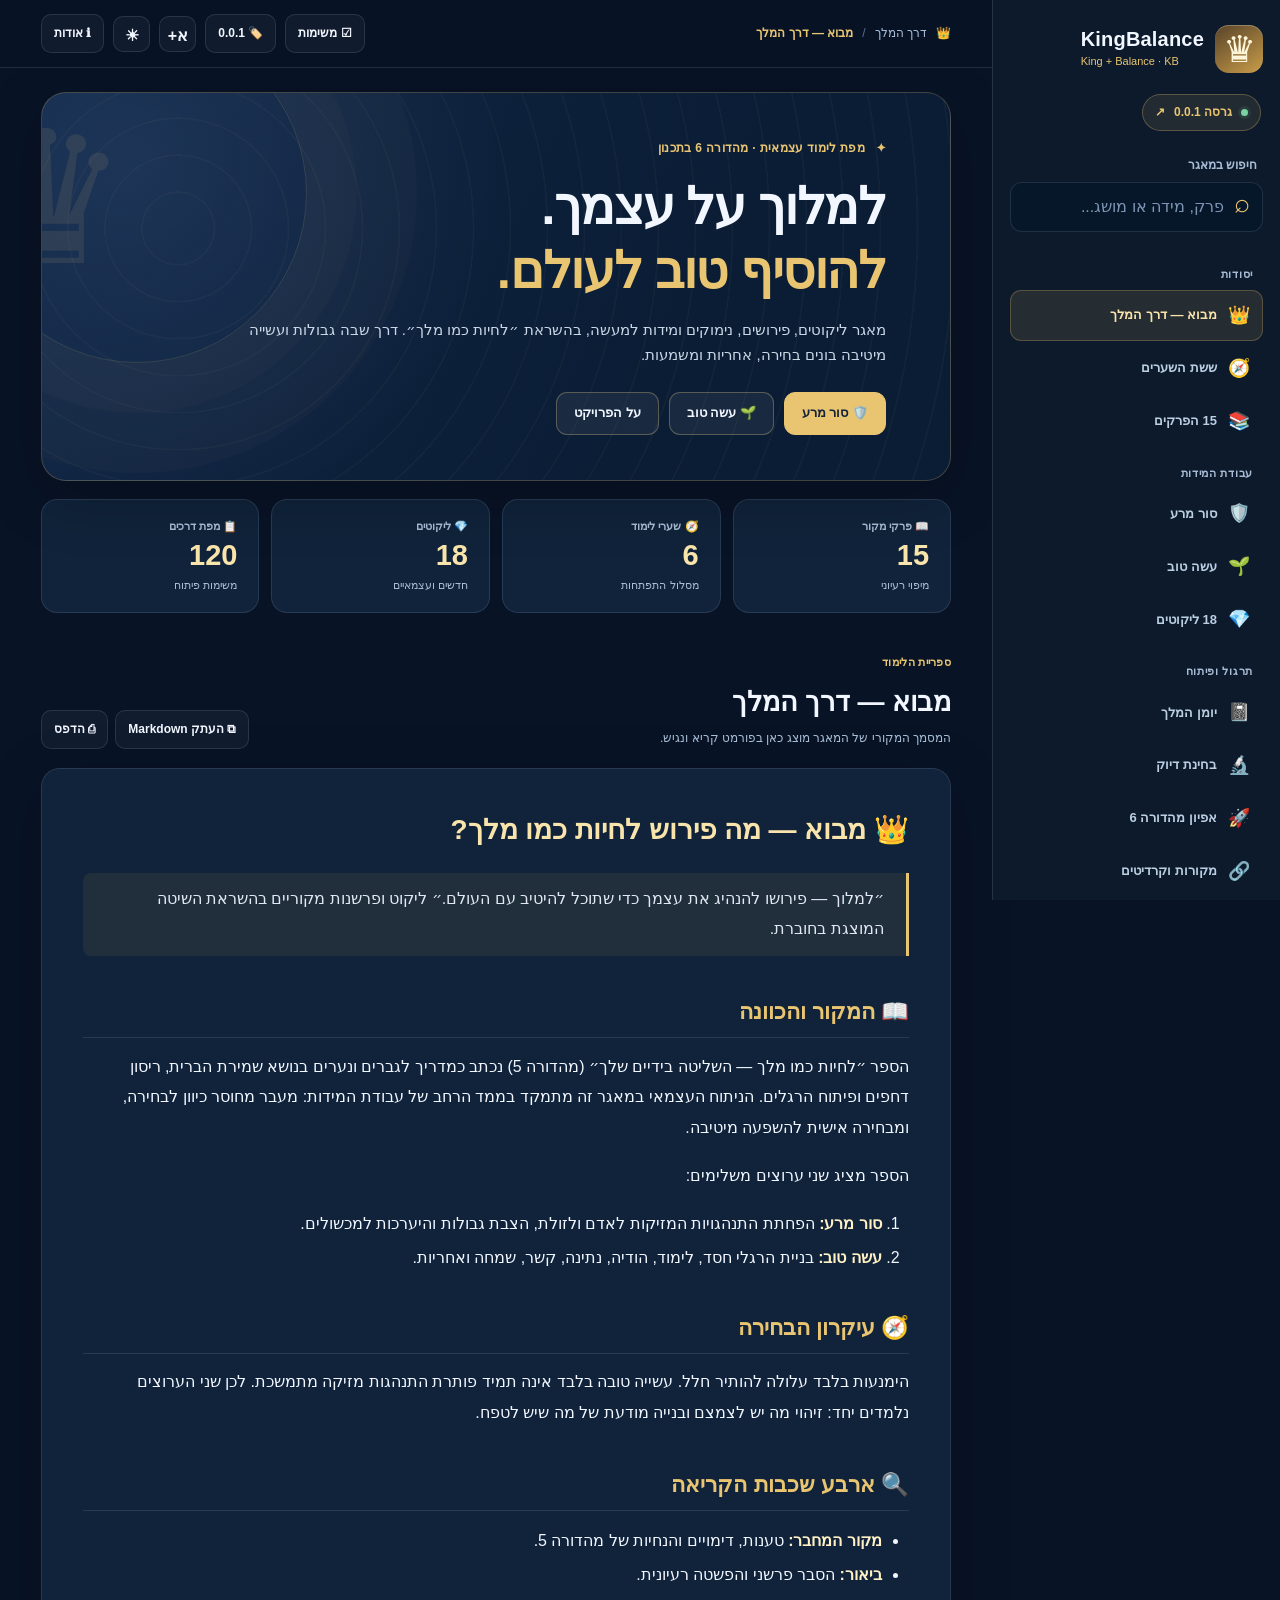
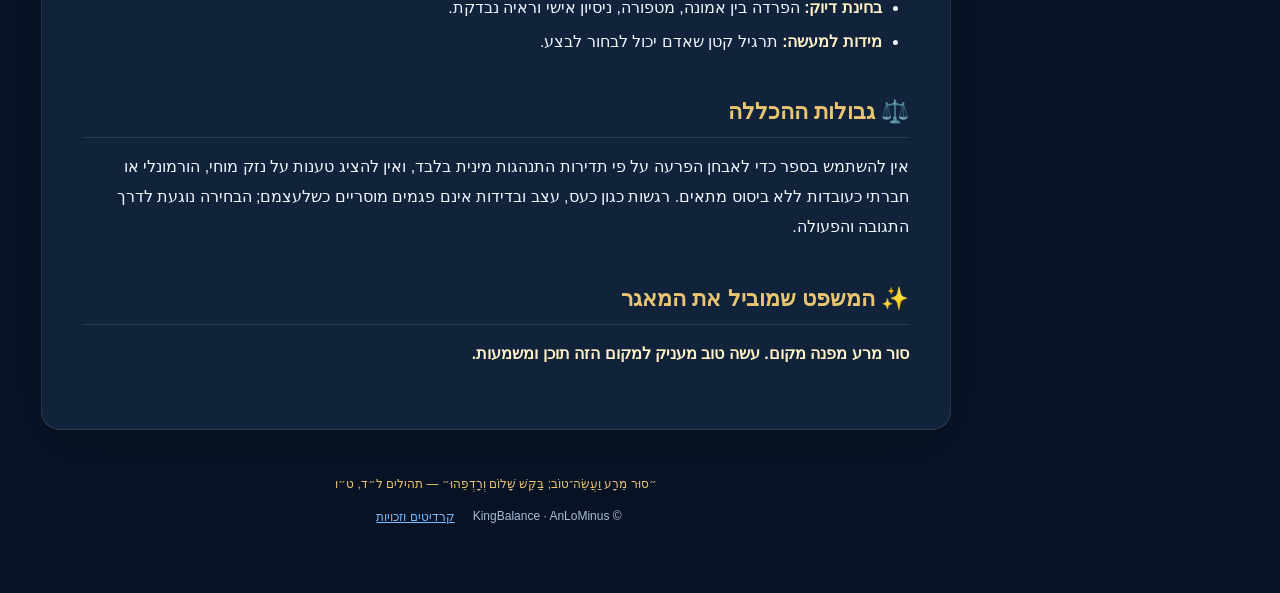
==== index.html @ 73e57807 "👑 מאגר דרך המלך — KingBalance (KB)  גרסה 0.0.1 👑 מאגר דרך המלך — KingBalance (KB)  גרסה 0.0.1 — המא" ====
<!doctype html>
<html lang="he" dir="rtl">
<head>
  <meta charset="utf-8">
  <meta name="viewport" content="width=device-width,initial-scale=1">
  <meta name="theme-color" content="#091a31">
  <meta name="description" content="KingBalance — מאגר ליקוטים, עשה טוב וסור מרע, עם מפת 15 פרקי הספר ואפיון עצמאי למהדורה 6.">
  <title>KingBalance — דרך המלך | מאגר סור מרע ועשה טוב</title>
  <link rel="stylesheet" href="assets/style.css">
  <link rel="icon" href="assets/favicon.svg" type="image/svg+xml">
</head>
<body>
  <a class="skip-link" href="#reader">דלג לתוכן</a>
  <div class="app-shell">
    <aside class="sidebar" id="sidebar" aria-label="ניווט במסמכים">
      <div class="sidebar-head">
        <a href="#/intro" class="brand" aria-label="KingBalance — עמוד ראשי">
          <span class="brand-mark" aria-hidden="true">♛</span>
          <span><strong>KingBalance</strong><small>King + Balance · KB</small></span>
        </a>
        <button class="icon-button sidebar-close" id="close-sidebar" aria-label="סגור תפריט">✕</button>
      </div>
      <button type="button" id="version-sidebar" class="version-chip" aria-haspopup="dialog" aria-controls="version-modal">
        <span class="version-dot"></span> גרסה 0.0.1 <span aria-hidden="true">↗</span>
      </button>
      <div class="search-wrap">
        <label for="search-input">חיפוש במאגר</label>
        <span aria-hidden="true">⌕</span>
        <input id="search-input" type="search" placeholder="פרק, מידה או מושג..." autocomplete="off">
      </div>
      <div id="search-status" class="sr-only" role="status" aria-live="polite"></div>
      <nav id="doc-nav" class="doc-nav" aria-label="פרקי המאגר"></nav>
      <div class="sidebar-foot">
        <div class="progress-head"><span>התקדמות משימות</span><strong id="todo-small-count">—</strong></div>
        <div class="progress-bar" role="progressbar" id="todo-progress" aria-valuemin="0" aria-valuemax="100" aria-valuenow="0"><span id="todo-progress-bar"></span></div>
        <p>הסימונים נשמרים בדפדפן שלך בלבד.</p>
      </div>
    </aside>

    <div class="main-layout">
      <header class="topbar">
        <div class="topbar-start">
          <button class="icon-button mobile-menu" id="open-sidebar" aria-label="פתח ניווט">☰</button>
          <div class="breadcrumb">👑 <span>דרך המלך</span><span class="separator">/</span><strong id="breadcrumb-label">מבוא</strong></div>
        </div>
        <div class="topbar-actions">
          <button class="toolbar-button" id="todo-top" type="button" aria-haspopup="dialog" aria-controls="todo-modal">☑ <span>משימות</span></button>
          <button class="toolbar-button" id="version-top" type="button" aria-haspopup="dialog" aria-controls="version-modal">🏷️ <span>0.0.1</span></button>
          <button class="icon-button" id="font-toggle" type="button" aria-label="הגדל או הקטן טקסט" title="גודל טקסט">א+</button>
          <button class="icon-button" id="theme-toggle" type="button" aria-label="החלף מצב תצוגה" title="מצב בהיר או כהה">☀</button>
          <button class="toolbar-button about-button" id="about-top" type="button" aria-haspopup="dialog" aria-controls="about-modal">ℹ <span>אודות</span></button>
        </div>
      </header>

      <main id="reader" tabindex="-1">
        <section class="hero" aria-labelledby="hero-title">
          <div class="hero-glow" aria-hidden="true"></div>
          <div class="hero-inner">
            <div class="eyebrow"><span class="spark">✦</span> מפת לימוד עצמאית · מהדורה 6 בתכנון</div>
            <div class="hero-crown" aria-hidden="true">♛</div>
            <h1 id="hero-title">למלוך על עצמך.<br><em>להוסיף טוב לעולם.</em></h1>
            <p>מאגר ליקוטים, פירושים, נימוקים ומידות למעשה, בהשראת ״לחיות כמו מלך״. דרך שבה גבולות ועשייה מיטיבה בונים בחירה, אחריות ומשמעות.</p>
            <div class="hero-actions">
              <a class="primary-cta" href="#/sor">🛡️ סור מרע</a>
              <a class="secondary-cta" href="#/good">🌱 עשה טוב</a>
              <button class="secondary-cta" type="button" id="about-hero">על הפרויקט</button>
            </div>
          </div>
        </section>

        <section class="metrics" aria-label="נתוני המאגר">
          <div class="metric"><span>📖 פרקי מקור</span><strong>15</strong><small>מיפוי רעיוני</small></div>
          <div class="metric"><span>🧭 שערי לימוד</span><strong>6</strong><small>מסלול התפתחות</small></div>
          <div class="metric"><span>💎 ליקוטים</span><strong>18</strong><small>חדשים ועצמאיים</small></div>
          <div class="metric"><span>📋 מפת דרכים</span><strong>120</strong><small>משימות פיתוח</small></div>
        </section>

        <div class="content-head">
          <div><span class="section-label">ספריית הלימוד</span><h2 id="article-title">מבוא</h2><p id="article-subtitle">בחר מסמך מתוך התפריט כדי לקרוא ולהעמיק.</p></div>
          <div class="article-actions">
            <button class="toolbar-button" id="copy-source" type="button">⧉ <span>העתק Markdown</span></button>
            <button class="toolbar-button" id="print-page" type="button">⎙ <span>הדפס</span></button>
          </div>
        </div>

        <article id="article-content" class="markdown-body" dir="rtl" aria-live="polite">
          <p class="loading">טוען את המסמך...</p>
        </article>
        <footer class="main-footer">
          <p>״סוּר מֵרָע וַעֲשֵׂה־טוֹב; בַּקֵּשׁ שָׁלוֹם וְרָדְפֵהוּ״ — תהילים ל״ד, ט״ו</p>
          <div><span>© KingBalance · AnLoMinus</span><button type="button" id="footer-about">קרדיטים וזכויות</button></div>
        </footer>
      </main>
    </div>
  </div>

  <div id="mobile-backdrop" class="mobile-backdrop" hidden></div>

  <dialog id="version-modal" class="kb-dialog" aria-labelledby="version-modal-title">
    <div class="dialog-top"><div><span class="section-label">ניהול שינויים</span><h2 id="version-modal-title">📜 יומן גרסאות</h2></div><button class="icon-button dialog-close" data-close="version-modal" aria-label="סגור">✕</button></div>
    <div class="dialog-content markdown-body" id="version-content"></div>
  </dialog>
  <dialog id="todo-modal" class="kb-dialog large-dialog" aria-labelledby="todo-modal-title">
    <div class="dialog-top"><div><span class="section-label">מפת פיתוח מתמשכת</span><h2 id="todo-modal-title">☑ 120 משימות</h2></div><button class="icon-button dialog-close" data-close="todo-modal" aria-label="סגור">✕</button></div>
    <p class="dialog-hint">סימון כאן אישי ושמור בדפדפן. כדי לעדכן את המאגר לכל המשתמשים, ערכו את TODO.md בגיטהאב.</p>
    <div class="dialog-content markdown-body" id="todo-content"></div>
  </dialog>
  <dialog id="about-modal" class="kb-dialog" aria-labelledby="about-modal-title">
    <div class="dialog-top"><div><span class="section-label">פרויקט עצמאי</span><h2 id="about-modal-title">👑 אודות וקרדיטים</h2></div><button class="icon-button dialog-close" data-close="about-modal" aria-label="סגור">✕</button></div>
    <div class="about-content">
      <div class="about-seal">♛</div>
      <h3>KingBalance · KB</h3>
      <p>לימוד, ליקוט ואפיון עצמאי למידות טובות ולהתפתחות אישית, בהשראת הספר ״לחיות כמו מלך״ — מהדורה 5.</p>
      <p class="notice">אינו מהדורה רשמית או עיבוד מורשה של הספר המקורי. זכויות חוברת המקור שמורות ל״לחיות כמו מלך״ — <a href="https://kingslife.org" target="_blank" rel="noopener noreferrer">kingslife.org</a>.</p>
      <h4>יוזמה וקרדיטים</h4>
      <p><strong>לאון יעקובוב · AnLoMinus / Cyber Shamanic</strong></p>
      <div class="contact-links">
        <a href="https://github.com/AnLoMinus" target="_blank" rel="noopener noreferrer">GitHub</a>
        <a href="https://www.linkedin.com/in/anlominus/" target="_blank" rel="noopener noreferrer">LinkedIn</a>
        <a href="https://www.facebook.com/AnlominusX" target="_blank" rel="noopener noreferrer">Facebook</a>
        <a href="https://codepen.io/Anlominus" target="_blank" rel="noopener noreferrer">CodePen</a>
        <a href="mailto:GlobalElite8200@gmail.com">✉ דוא״ל</a>
        <a href="https://wa.me/972543285967" target="_blank" rel="noopener noreferrer">💬 054-328-5967</a>
        <a href="https://wa.me/972535366687" target="_blank" rel="noopener noreferrer">💬 053-536-6687</a>
      </div>
      <p class="about-date">מהדורת מאגר 0.0.1 · 31.10.2026 · כ׳ בחשוון ה׳תשפ״ז</p>
    </div>
  </dialog>
  <div id="toast" class="toast" role="status" aria-live="polite"></div>
  <script type="module" src="assets/app.js"></script>
</body>
</html>
---- assets/style.css ----
:root {
  color-scheme: dark;
  --bg:#081326;
  --sidebar:#0c1a2c;
  --panel:#10233a;
  --panel-2:#142b46;
  --border:rgba(197,216,243,.13);
  --text:#f1f6ff;
  --muted:#a8bdd5;
  --gold:#e9c572;
  --gold-2:#f9e4ab;
  --blue:#79bdff;
  --green:#7ad1a1;
  --red:#ffa09b;
  --shadow:0 16px 60px rgba(0,0,0,.22);
  --read-size:1rem;
}
* { box-sizing:border-box; }
html { scroll-behavior:smooth; }
body { margin:0; background:var(--bg); color:var(--text); font-family:Arial,"Noto Sans Hebrew","Segoe UI",sans-serif; line-height:1.72; }
button,input { font:inherit; }
button { cursor:pointer; }
a { color:var(--blue); }
button:focus-visible,a:focus-visible,input:focus-visible { outline:3px solid var(--gold); outline-offset:3px; }
.sr-only { position:absolute!important; width:1px;height:1px;padding:0;margin:-1px;overflow:hidden;clip:rect(0,0,0,0);white-space:nowrap;border:0; }
.skip-link { position:fixed; top:-80px;right:15px;z-index:9999; padding:8px 16px;background:var(--gold);color:#071326; }
.skip-link:focus { top:12px; }
.app-shell { display:flex; min-height:100vh; }
.sidebar { width:288px; flex:0 0 288px; position:sticky;top:0;height:100vh;overflow-y:auto;background:var(--sidebar);border-left:1px solid var(--border);display:flex;flex-direction:column;padding:25px 17px 18px;z-index:30;scrollbar-width:thin; }
.sidebar-head { display:flex;align-items:center;justify-content:space-between;margin-bottom:14px; }
.brand { display:flex;align-items:center;gap:11px;text-decoration:none;color:var(--text); }
.brand-mark { display:grid;place-items:center;width:48px;height:48px;border-radius:14px;background:linear-gradient(145deg,#584329,#c99d4a);color:#fff6d9;box-shadow:inset 0 1px rgba(255,255,255,.25);font-size:37px;line-height:1; }
.brand strong { display:block;font-size:20px;letter-spacing:.2px;line-height:1.25; }
.brand small { display:block;color:var(--gold);font-size:11px;direction:ltr;text-align:left; }
.version-chip { display:flex;align-items:center;justify-content:center;gap:9px;color:var(--gold);background:rgba(232,189,106,.1);border:1px solid rgba(232,189,106,.3);border-radius:999px;font-size:12px;font-weight:bold;padding:7px 12px;margin:7px 2px 24px;align-self:flex-start; }
.version-chip:hover { background:rgba(232,189,106,.19); }
.version-dot { width:7px;height:7px;border-radius:50%;background:var(--green);box-shadow:0 0 0 3px rgba(122,209,161,.1); }
.search-wrap { position:relative;margin-bottom:16px; }
.search-wrap label { display:block;color:var(--muted);font-size:12px;font-weight:700;margin:0 6px 7px; }
.search-wrap>span { position:absolute;right:13px;bottom:5px;color:var(--gold);font-size:27px; }
.search-wrap input { display:block;width:100%;padding:10px 38px 10px 8px;border-radius:12px;border:1px solid var(--border);background:#07172a;color:var(--text);outline:none; }
.search-wrap input::placeholder { color:#7d95b3; }
.search-wrap input:focus { border-color:var(--gold); }
.doc-nav { flex:1; }
.nav-group-title { margin:17px 10px 6px;font-size:11px;color:var(--muted);font-weight:bold;letter-spacing:.7px; }
.doc-link { width:100%;border:1px solid transparent;display:flex;align-items:center;gap:11px;background:transparent;border-radius:11px;text-align:right;color:#bbcee2;padding:9px 12px;margin:2px 0;text-decoration:none;transition:background .15s; }
.doc-link .nav-emoji { font-size:18px; }
.doc-link .nav-title { flex:1;font-size:13px;font-weight:600; }
.doc-link:hover { background:rgba(255,255,255,.045);color:var(--text); }
.doc-link.active { background:rgba(220,178,97,.12);border-color:rgba(220,178,97,.28);color:var(--gold-2); }
.sidebar-foot { border-top:1px solid var(--border);padding:16px 9px 0;margin-top:20px; }
.progress-head { display:flex;justify-content:space-between;font-size:12px;color:var(--muted); }
.progress-head strong { color:var(--gold); }
.progress-bar { height:6px;background:#1e3752;border-radius:20px;overflow:hidden;margin:10px 0; }
.progress-bar span { display:block;height:100%;width:0;background:linear-gradient(90deg,#62c992,#b9eec5);transition:width .25s; }
.sidebar-foot p { color:#8098b2;font-size:10px;margin:0; }
.main-layout { min-width:0;flex:1; }
.topbar { position:sticky;top:0;z-index:20;height:68px;background:rgba(8,19,38,.91);border-bottom:1px solid var(--border);backdrop-filter:blur(14px);display:flex;align-items:center;justify-content:space-between;gap:14px;padding:0 clamp(18px,3.2vw,55px); }
.topbar-start,.topbar-actions { display:flex;align-items:center;gap:9px; }
.breadcrumb { display:flex;align-items:center;gap:9px;font-size:12px;color:var(--muted); }
.breadcrumb strong { color:var(--gold); }
.separator { color:#587391; }
.toolbar-button,.icon-button { border:1px solid var(--border);border-radius:10px;background:rgba(255,255,255,.04);color:var(--text);padding:8px 12px;font-size:12px;font-weight:600;white-space:nowrap; }
.toolbar-button:hover,.icon-button:hover { background:rgba(255,255,255,.09); }
.icon-button { min-width:37px;height:36px;padding:5px;font-size:16px; }
.mobile-menu,.sidebar-close { display:none; }
main { max-width:1400px;margin:0 auto;padding:24px clamp(18px,3.2vw,55px) 32px; }
.hero { position:relative;isolation:isolate;overflow:hidden;border:1px solid rgba(222,184,100,.25);background:radial-gradient(circle at 10% 18%,rgba(112,150,217,.14),transparent 42%),linear-gradient(115deg,#102644,#0b1d35 70%);border-radius:25px;min-height:330px;box-shadow:var(--shadow); }
.hero:after { content:"";position:absolute;inset:0;z-index:-1;background:repeating-radial-gradient(circle at 15% 35%,transparent 0 35px,rgba(241,208,138,.035) 36px 37px); }
.hero-glow { position:absolute;left:-75px;top:-70px;width:340px;height:340px;border-radius:50%;border:1px solid rgba(232,198,124,.15);box-shadow:0 0 0 50px rgba(232,198,124,.02),0 0 0 110px rgba(232,198,124,.02);pointer-events:none; }
.hero-inner { position:relative;padding:45px clamp(24px,5vw,66px);max-width:790px; }
.eyebrow { color:var(--gold);font-size:12px;font-weight:bold;letter-spacing:.3px;margin-bottom:16px; }
.spark { margin-left:7px; }
.hero-crown { position:absolute;left:-25%;top:14px;font-size:185px;opacity:.1;color:var(--gold);line-height:1;pointer-events:none; }
.hero h1 { font-size:clamp(30px,4vw,55px);line-height:1.25;letter-spacing:-1.2px;margin:0 0 14px;font-weight:800; }
.hero h1 em { color:var(--gold);font-style:normal; }
.hero p { color:#c9d7e6;max-width:645px;margin:0 0 24px;font-size:15px; }
.hero-actions { display:flex;flex-wrap:wrap;gap:10px; }
.primary-cta,.secondary-cta { border-radius:11px;padding:9px 17px;display:inline-flex;align-items:center;justify-content:center;font-weight:700;text-decoration:none;font-size:13px;border:1px solid rgba(237,207,136,.3); }
.primary-cta { background:var(--gold);color:#15243a;border-color:var(--gold); }
.secondary-cta { background:rgba(255,255,255,.06);color:var(--text); }
.primary-cta:hover { background:#f8dd97; }
.secondary-cta:hover { background:rgba(255,255,255,.12); }
.metrics { display:grid;grid-template-columns:repeat(4,minmax(0,1fr));gap:12px;margin:18px 0 34px; }
.metric { padding:17px 21px;border:1px solid var(--border);border-radius:16px;background:var(--panel); }
.metric>span { font-size:11px;color:var(--muted);font-weight:600;display:block; }
.metric strong { font-size:29px;color:var(--gold-2);display:block;line-height:1.4; }
.metric small { font-size:11px;color:var(--muted);display:block; }
.content-head { display:flex;align-items:end;justify-content:space-between;gap:20px;margin-bottom:19px; }
.section-label { font-size:11px;color:var(--gold);font-weight:bold;letter-spacing:.3px; }
.content-head h2 { font-size:27px;margin:4px 0 3px; }
.content-head p { font-size:12px;color:var(--muted);margin:0; }
.article-actions { display:flex;gap:7px; }
.markdown-body { font-size:var(--read-size);background:var(--panel);border:1px solid var(--border);border-radius:19px;padding:clamp(23px,3.2vw,46px);box-shadow:var(--shadow);min-height:430px;overflow-wrap:anywhere; }
.markdown-body h1 { font-size:1.75em;color:var(--gold-2);margin:0 0 .85em;line-height:1.4; }
.markdown-body h2 { font-size:1.4em;color:var(--gold);margin:1.8em 0 .6em;border-bottom:1px solid var(--border);padding-bottom:.4em;line-height:1.45; }
.markdown-body h3 { font-size:1.12em;color:var(--blue);margin:1.5em 0 .5em; }
.markdown-body h4 { font-size:1em;color:var(--gold-2);margin:1.3em 0 .4em; }
.markdown-body p { margin:.7em 0 1.15em;line-height:1.9; }
.markdown-body strong { color:#fff1c5; }
.markdown-body blockquote { border-right:3px solid var(--gold);margin:1.3em 0;padding:.5em 1.2em;background:rgba(225,186,105,.08);border-radius:8px 0 0 8px;color:#e0e8f3; }
.markdown-body blockquote p { margin:.2em; }
.markdown-body ul,.markdown-body ol { padding-right:1.7em;padding-left:0; }
.markdown-body li { margin:.38em 0; }
.markdown-body hr { border:0;border-top:1px solid var(--border);margin:26px 0; }
.markdown-body a { text-underline-offset:3px; }
.markdown-body code { direction:ltr;unicode-bidi:embed;background:#07182b;border-radius:5px;color:#b6d9ff;padding:2px 6px; }
.markdown-body pre { direction:ltr;overflow:auto;text-align:left;background:#061323;border-radius:10px;padding:18px; }
.markdown-body pre code { background:none;padding:0; }
.table-wrap { overflow-x:auto;width:100%;margin:19px 0 25px;border:1px solid var(--border);border-radius:12px; }
.markdown-body table { width:100%;border-collapse:collapse;font-size:.9em;min-width:490px; }
.markdown-body th { background:#1b3554;color:var(--gold-2);text-align:right;padding:12px 13px;font-weight:700; }
.markdown-body td { border-top:1px solid var(--border);padding:11px 13px;vertical-align:top; }
.markdown-body tr:nth-child(even) td { background:rgba(255,255,255,.015); }
.markdown-body tr:hover td { background:rgba(125,169,219,.055); }
.markdown-body .check-list { list-style:none;padding-right:0; }
.markdown-body .check-list label { display:flex;align-items:flex-start;gap:9px;cursor:pointer; }
.markdown-body .check-list input { accent-color:#dfba6a;width:17px;height:17px;margin-top:7px;flex:none; }
.markdown-body .check-list li { padding:4px 0; }
.markdown-body .check-list li.checked span { color:var(--muted);text-decoration:line-through; }
.loading { color:var(--muted); }
.main-footer { color:var(--muted);text-align:center;padding:32px 15px;font-size:12px; }
.main-footer p { color:var(--gold); }
.main-footer div { display:flex;justify-content:center;gap:12px; }
.main-footer button { color:var(--blue);border:0;background:none;text-decoration:underline;cursor:pointer; }
.kb-dialog { position:fixed;top:50%;left:50%;transform:translate(-50%,-50%);width:min(660px,calc(100vw - 26px));max-height:89vh;margin:0;padding:0;border:1px solid rgba(224,188,113,.33);border-radius:20px;color:var(--text);background:var(--sidebar);box-shadow:0 25px 110px rgba(0,0,0,.65); }
.kb-dialog::backdrop { background:rgba(0,5,14,.77);backdrop-filter:blur(5px); }
.large-dialog { width:min(950px,calc(100vw - 26px)); }
.dialog-top { display:flex;justify-content:space-between;align-items:center;gap:10px;padding:18px 23px;border-bottom:1px solid var(--border);position:sticky;top:0;background:var(--sidebar);z-index:1; }
.dialog-top h2 { margin:0;font-size:22px; }
.dialog-content { max-height:calc(89vh - 85px);overflow:auto;padding:25px;box-shadow:none;border:0;border-radius:0;min-height:0; }
.dialog-hint { margin:14px 25px 0;font-size:12px;color:var(--muted); }
.large-dialog .dialog-content { max-height:calc(89vh - 137px); }
.about-content { padding:18px 26px 27px;max-height:calc(89vh - 80px);overflow-y:auto; }
.about-seal { width:67px;height:67px;border-radius:17px;background:linear-gradient(135deg,#5a4021,#d0aa58);color:white;display:grid;place-items:center;font-size:54px;margin:2px 0 12px; }
.about-content h3 { margin:0;color:var(--gold);font-size:23px; }
.about-content h4 { color:var(--gold);margin-bottom:7px; }
.about-content p { margin:9px 0;color:#d6e0ed;font-size:14px; }
.about-content .notice { padding:13px;border:1px solid var(--border);border-radius:10px;background:var(--panel);font-size:12px; }
.contact-links { display:flex;flex-wrap:wrap;gap:8px;margin:10px 0; }
.contact-links a { text-decoration:none;border:1px solid var(--border);background:var(--panel);border-radius:8px;padding:7px 12px;font-size:12px; }
.about-date { font-size:11px!important;color:var(--muted)!important;margin-top:16px!important; }
.toast { position:fixed;bottom:22px;left:22px;z-index:100;opacity:0;transform:translateY(10px);pointer-events:none;background:#284c40;color:#e4ffec;border:1px solid rgba(150,229,181,.3);padding:10px 17px;border-radius:9px;transition:.25s;box-shadow:var(--shadow); }
.toast.visible { opacity:1;transform:none; }
.mobile-backdrop { display:none; }
.empty-search { padding:14px;font-size:13px;color:var(--muted); }
[data-theme="light"] { color-scheme:light;--bg:#f3f6fa;--sidebar:#edf3fa;--panel:#fff;--panel-2:#f5f8fc;--border:rgba(33,55,84,.18);--text:#14283c;--muted:#526780;--gold:#906618;--gold-2:#744e0f;--blue:#17559f;--green:#16764a;--red:#ad3030;--shadow:0 12px 36px rgba(31,58,83,.08); }
[data-theme="light"] .topbar { background:rgba(244,247,251,.93); }
[data-theme="light"] .search-wrap input { background:white; }
[data-theme="light"] .doc-link { color:#35516b; }
[data-theme="light"] .doc-link.active { color:#80570f; }
[data-theme="light"] .metric strong { color:#80570f; }
[data-theme="light"] .markdown-body strong { color:#704e14; }
[data-theme="light"] .markdown-body th { background:#e7eff7;color:#233d58; }
[data-theme="light"] .markdown-body blockquote { color:#2d4663; }
[data-theme="light"] .markdown-body code { background:#edf3fa;color:#234b75; }
[data-theme="light"] .about-content p { color:#3b526b; }
[data-theme="light"] .hero { color:#fff; }
[data-theme="light"] .hero h1,[data-theme="light"] .hero p { color:#fff; }
[data-theme="light"] .hero h1 em,[data-theme="light"] .hero .eyebrow { color:#f2d48d; }
@media (max-width:1050px) {
  .sidebar { width:245px;flex-basis:245px; }
  .hero-inner { padding:35px 30px; }
  .hero-crown { left:-6%; }
  .topbar { padding:0 19px; }
  .topbar-actions { gap:5px; }
}
@media (max-width:800px) {
  .sidebar { position:fixed;right:0;top:0;bottom:0;width:min(310px,86vw);transform:translateX(110%);transition:transform .2s;box-shadow:var(--shadow); }
  .sidebar.open { transform:translateX(0); }
  .mobile-menu,.sidebar-close { display:inline-grid;place-items:center; }
  .mobile-backdrop:not([hidden]) { display:block;position:fixed;inset:0;background:rgba(0,0,0,.6);z-index:25; }
  main { padding:16px; }
  .topbar { height:60px;padding:0 14px; }
  .breadcrumb .separator,.breadcrumb strong { display:none; }
  .metrics { grid-template-columns:repeat(2,minmax(0,1fr)); }
  .hero { min-height:0; }
  .hero h1 { font-size:35px; }
  .hero-crown { display:none; }
  .content-head { align-items:start;flex-direction:column;gap:10px; }
  .article-actions { align-self:stretch; }
}
@media (max-width:490px) {
  .topbar-actions .toolbar-button span { display:none; }
  .topbar-actions .toolbar-button { min-width:35px;padding:8px; }
  .breadcrumb { font-size:11px; }
  .hero-inner { padding:25px 21px; }
  .hero h1 { font-size:29px; }
  .hero p { font-size:13px; }
  .metrics { gap:8px; }
  .metric { padding:12px; }
  .markdown-body { padding:19px 15px; }
  .dialog-content { padding:18px 13px; }
}
@media print {
  .sidebar,.topbar,.hero,.metrics,.content-head .article-actions,.main-footer,.mobile-backdrop,.kb-dialog { display:none!important; }
  body { background:white!important;color:black!important; }
  main { padding:0!important;max-width:none; }
  .content-head { display:block; }
  .markdown-body { background:white!important;color:black!important;box-shadow:none;border:0;padding:0; }
  .markdown-body h1,.markdown-body h2,.markdown-body h3,.markdown-body strong { color:black!important; }
  .markdown-body table { min-width:0; }
  .markdown-body th { color:black!important;background:#eee!important; }
}
@media (prefers-reduced-motion:reduce) {
  *,*::before,*::after { scroll-behavior:auto!important;animation:none!important;transition:none!important; }
}
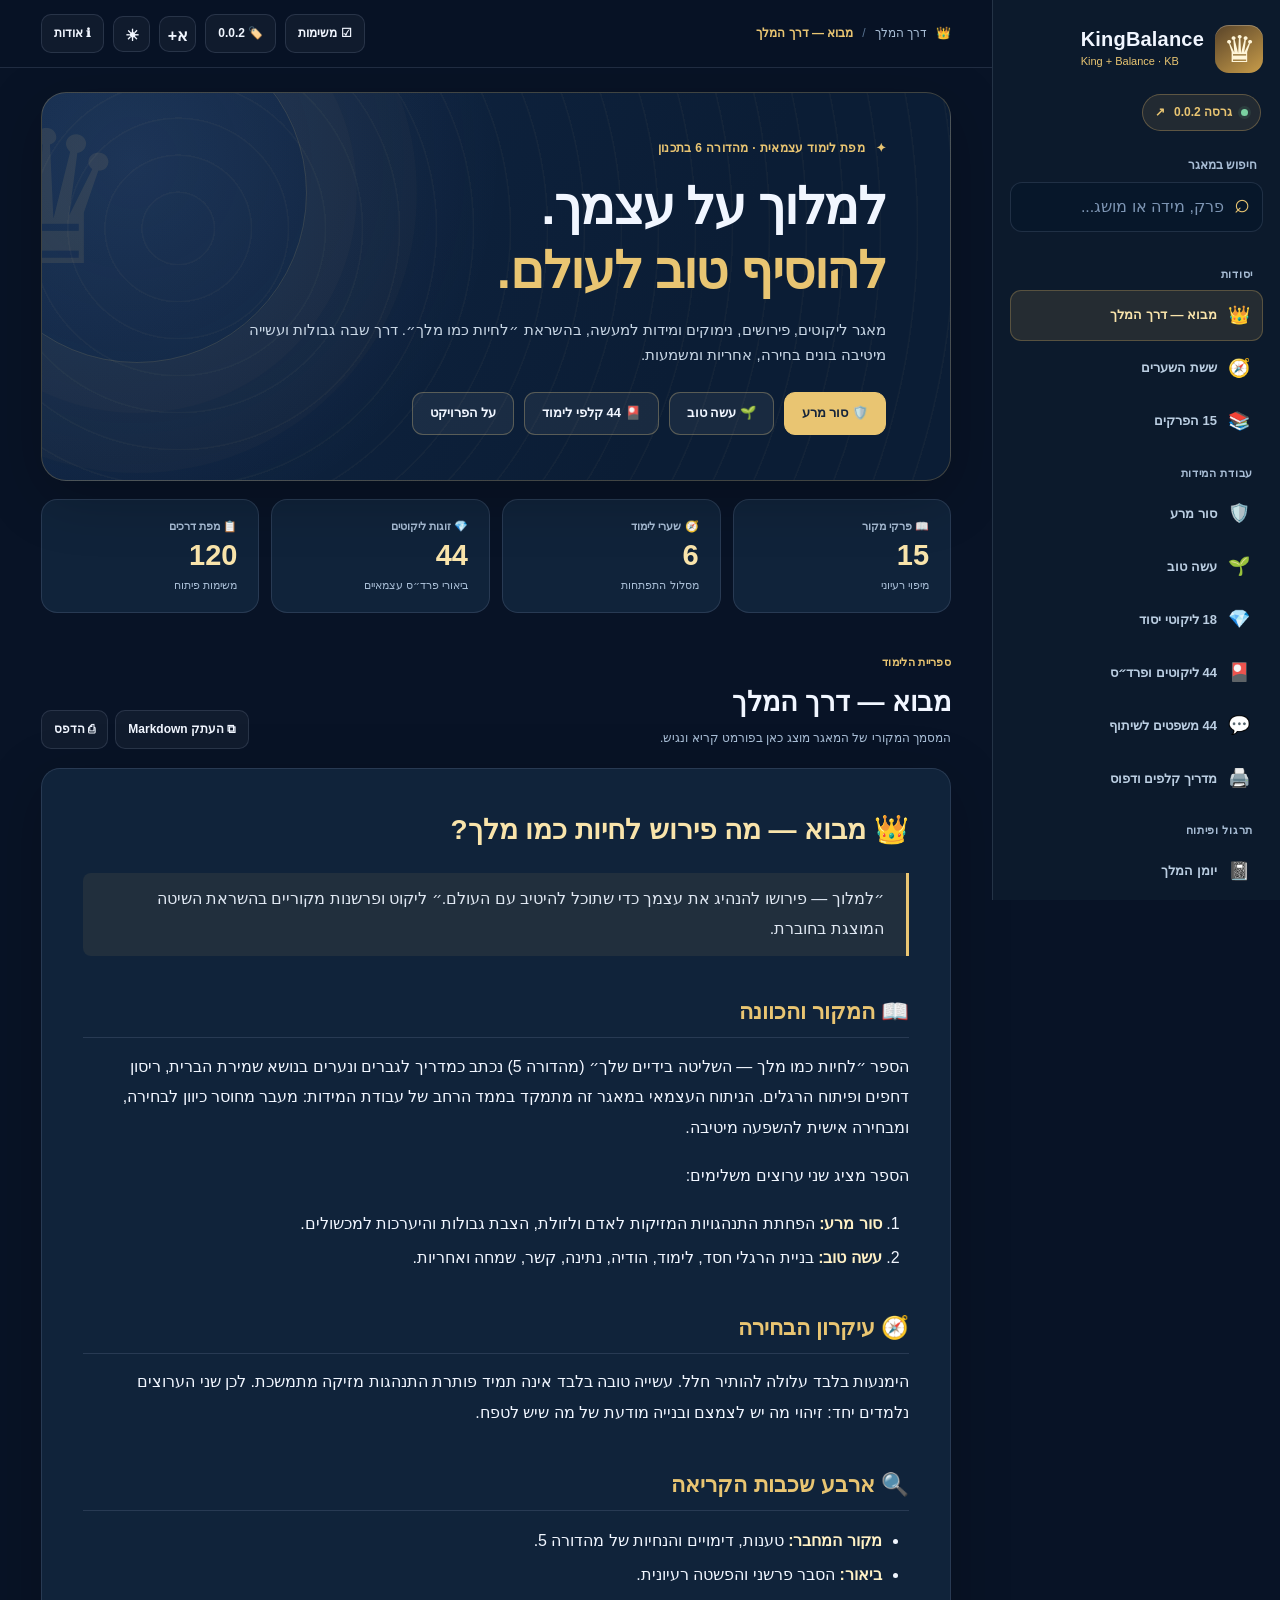
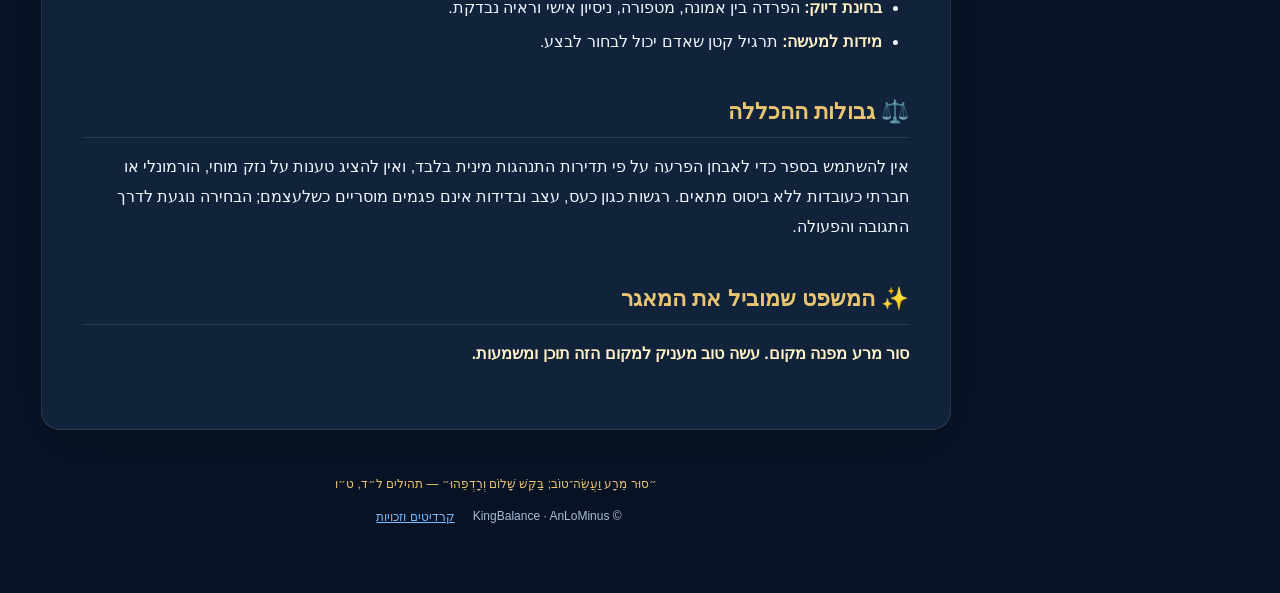
==== commit d6d09853: "KingBalance שודרג בהצלחה לגרסה 0.0.2! KingBalance שודרג בהצלחה לגרסה 0.0.2!  📦 חבילת המאגר המלאה " ====
--- a/index.html
+++ b/index.html
@@ -21,7 +21,7 @@
         <button class="icon-button sidebar-close" id="close-sidebar" aria-label="סגור תפריט">✕</button>
       </div>
       <button type="button" id="version-sidebar" class="version-chip" aria-haspopup="dialog" aria-controls="version-modal">
-        <span class="version-dot"></span> גרסה 0.0.1 <span aria-hidden="true">↗</span>
+        <span class="version-dot"></span> גרסה 0.0.2 <span aria-hidden="true">↗</span>
       </button>
       <div class="search-wrap">
         <label for="search-input">חיפוש במאגר</label>
@@ -45,7 +45,7 @@
         </div>
         <div class="topbar-actions">
           <button class="toolbar-button" id="todo-top" type="button" aria-haspopup="dialog" aria-controls="todo-modal">☑ <span>משימות</span></button>
-          <button class="toolbar-button" id="version-top" type="button" aria-haspopup="dialog" aria-controls="version-modal">🏷️ <span>0.0.1</span></button>
+          <button class="toolbar-button" id="version-top" type="button" aria-haspopup="dialog" aria-controls="version-modal">🏷️ <span>0.0.2</span></button>
           <button class="icon-button" id="font-toggle" type="button" aria-label="הגדל או הקטן טקסט" title="גודל טקסט">א+</button>
           <button class="icon-button" id="theme-toggle" type="button" aria-label="החלף מצב תצוגה" title="מצב בהיר או כהה">☀</button>
           <button class="toolbar-button about-button" id="about-top" type="button" aria-haspopup="dialog" aria-controls="about-modal">ℹ <span>אודות</span></button>
@@ -63,6 +63,7 @@
             <div class="hero-actions">
               <a class="primary-cta" href="#/sor">🛡️ סור מרע</a>
               <a class="secondary-cta" href="#/good">🌱 עשה טוב</a>
+              <a class="secondary-cta" href="cards.html">🎴 44 קלפי לימוד</a>
               <button class="secondary-cta" type="button" id="about-hero">על הפרויקט</button>
             </div>
           </div>
@@ -71,7 +72,7 @@
         <section class="metrics" aria-label="נתוני המאגר">
           <div class="metric"><span>📖 פרקי מקור</span><strong>15</strong><small>מיפוי רעיוני</small></div>
           <div class="metric"><span>🧭 שערי לימוד</span><strong>6</strong><small>מסלול התפתחות</small></div>
-          <div class="metric"><span>💎 ליקוטים</span><strong>18</strong><small>חדשים ועצמאיים</small></div>
+          <div class="metric"><span>💎 זוגות ליקוטים</span><strong>44</strong><small>ביאורי פרד״ס עצמאיים</small></div>
           <div class="metric"><span>📋 מפת דרכים</span><strong>120</strong><small>משימות פיתוח</small></div>
         </section>
 
@@ -123,7 +124,7 @@
         <a href="https://wa.me/972543285967" target="_blank" rel="noopener noreferrer">💬 054-328-5967</a>
         <a href="https://wa.me/972535366687" target="_blank" rel="noopener noreferrer">💬 053-536-6687</a>
       </div>
-      <p class="about-date">מהדורת מאגר 0.0.1 · 31.10.2026 · כ׳ בחשוון ה׳תשפ״ז</p>
+      <p class="about-date">מהדורת מאגר 0.0.2 · 31.10.2026 · כ׳ בחשוון ה׳תשפ״ז</p>
     </div>
   </dialog>
   <div id="toast" class="toast" role="status" aria-live="polite"></div>
